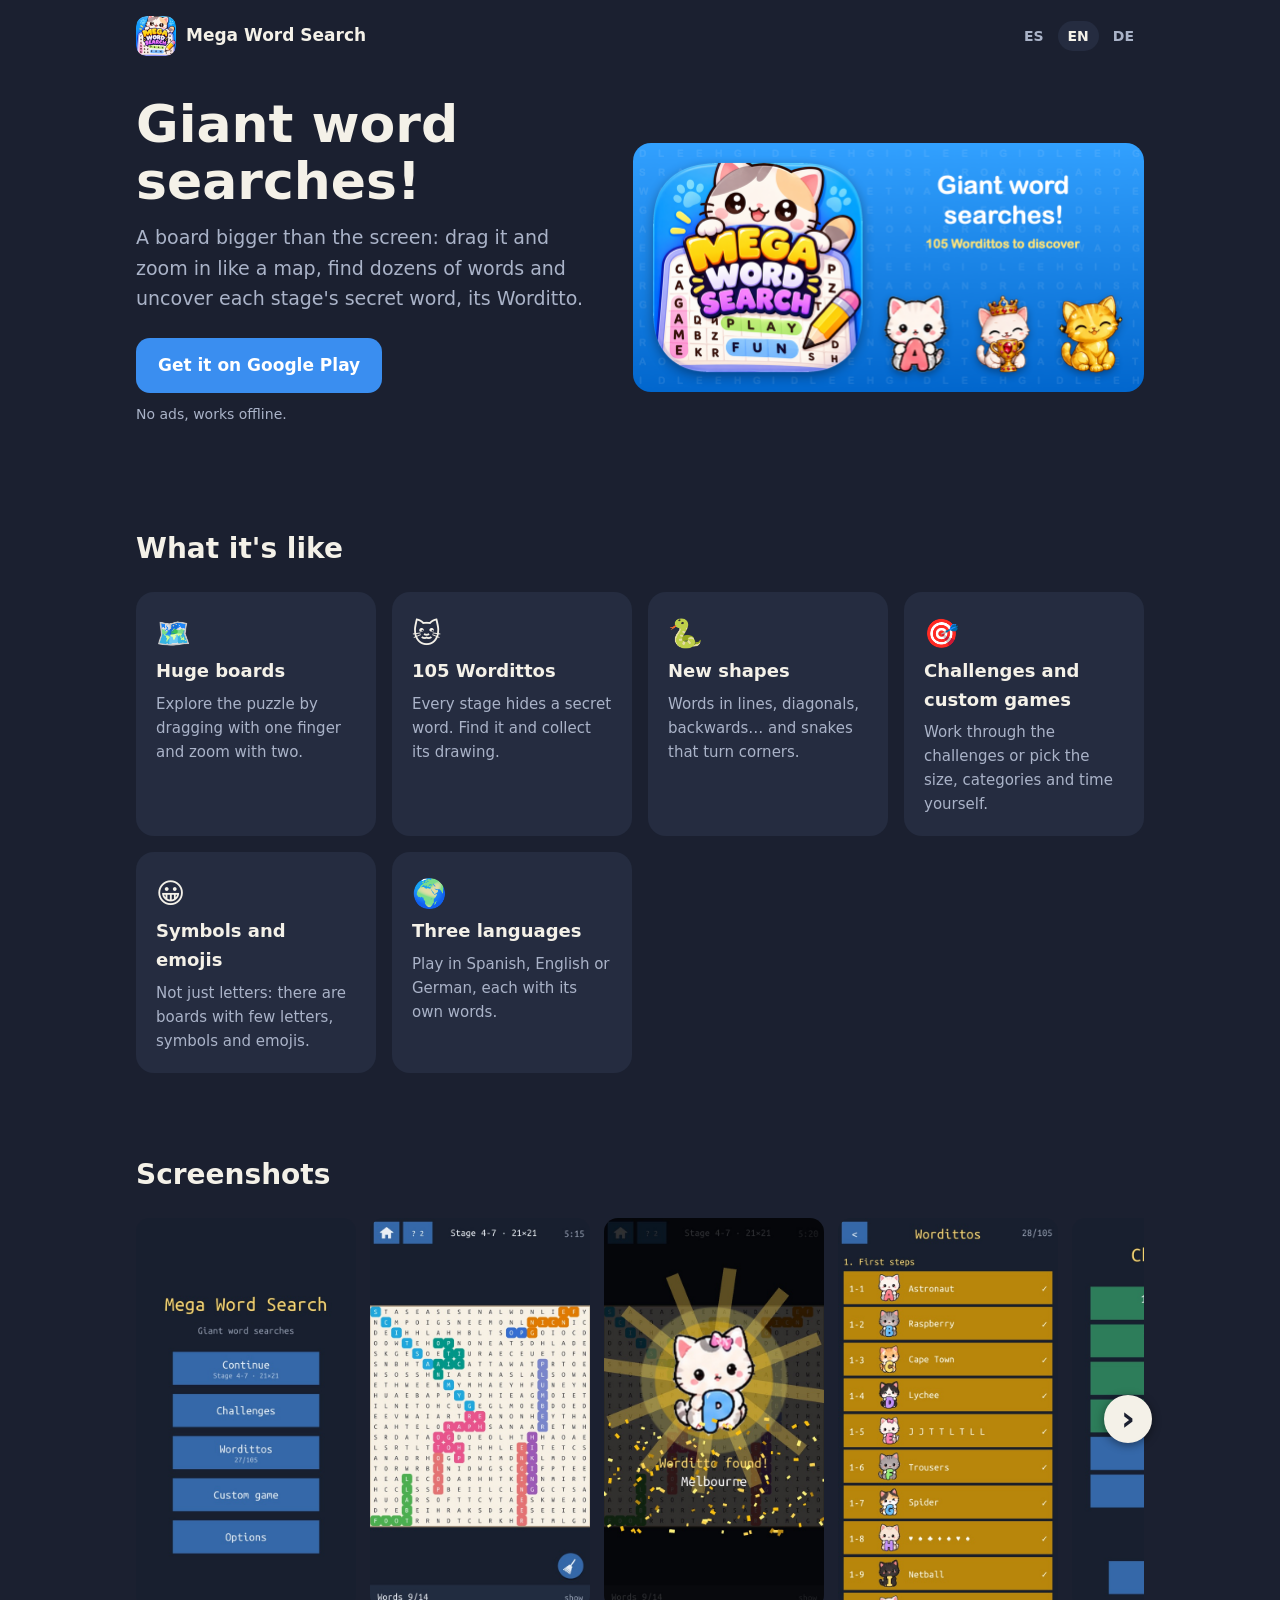
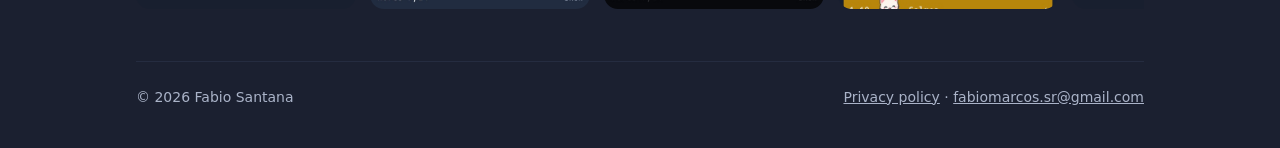
==== index.html @ 326146f5 "Initial commit" ====
<!doctype html>
<html lang="es" data-lang="es"
      data-title-es="Mega Word Search — Sopas de letras gigantes"
      data-title-en="Mega Word Search — Giant word searches"
      data-title-de="Mega Word Search — Riesige Suchrätsel">
<head>
  <meta charset="utf-8">
  <meta name="viewport" content="width=device-width, initial-scale=1">
  <title>Mega Word Search — Sopas de letras gigantes</title>
  <meta name="description" content="Mega Word Search: a word search bigger than the screen. Drag and zoom across giant boards, find hundreds of words and collect 105 Wordittos. Spanish, English and German.">
  <meta property="og:title" content="Mega Word Search">
  <meta property="og:description" content="A word search bigger than the screen. Collect 105 Wordittos.">
  <meta property="og:image" content="img/feature-en.png">
  <link rel="icon" type="image/png" href="favicon.png">
  <link rel="stylesheet" href="style.css">
  <script src="i18n.js"></script>
  <script src="carousel.js" defer></script>
</head>
<body>
  <div class="wrap">
    <header class="top">
      <a class="brand" href="./"><img src="img/icon.png" alt="">Mega Word Search</a>
      <nav class="langs" aria-label="Language">
        <a href="?lang=es" data-set="es">ES</a>
        <a href="?lang=en" data-set="en">EN</a>
        <a href="?lang=de" data-set="de">DE</a>
      </nav>
    </header>

    <main>
      <div class="hero">
        <div>
          <h1 lang="es">¡Sopas de letras gigantes!</h1>
          <h1 lang="en">Giant word searches!</h1>
          <h1 lang="de">Riesige Suchrätsel!</h1>

          <p class="lead" lang="es">Un tablero más grande que la pantalla: arrástralo y haz zoom como si fuera un mapa, encuentra decenas de palabras y descubre la palabra secreta de cada fase, su Worditto.</p>
          <p class="lead" lang="en">A board bigger than the screen: drag it and zoom in like a map, find dozens of words and uncover each stage's secret word, its Worditto.</p>
          <p class="lead" lang="de">Ein Spielfeld, größer als der Bildschirm: Verschiebe und zoome es wie eine Karte, finde Dutzende Wörter und entdecke das geheime Wort jeder Stufe, ihr Worditto.</p>

          <a class="button" href="https://play.google.com/store/apps/details?id=com.sglora.megawordsearch">
            <span lang="es">Descárgalo en Google Play</span>
            <span lang="en">Get it on Google Play</span>
            <span lang="de">Jetzt bei Google Play</span>
          </a>
          <p class="note" lang="es">Sin anuncios y sin conexión.</p>
          <p class="note" lang="en">No ads, works offline.</p>
          <p class="note" lang="de">Ohne Werbung, offline spielbar.</p>
        </div>
        <div>
          <img class="feature" lang="es" src="img/feature-es.png" alt="Mega Word Search" width="1024" height="500">
          <img class="feature" lang="en" src="img/feature-en.png" alt="Mega Word Search" width="1024" height="500">
          <img class="feature" lang="de" src="img/feature-de.png" alt="Mega Word Search" width="1024" height="500">
        </div>
      </div>

      <section>
        <h2 lang="es">Cómo es</h2>
        <h2 lang="en">What it's like</h2>
        <h2 lang="de">So spielt es sich</h2>
        <div class="features">
          <div class="feature-card">
            <div class="emoji">🗺️</div>
            <h3 lang="es">Tableros enormes</h3>
            <h3 lang="en">Huge boards</h3>
            <h3 lang="de">Riesige Spielfelder</h3>
            <p lang="es">Recorre la sopa arrastrando con un dedo y acerca o aleja con dos.</p>
            <p lang="en">Explore the puzzle by dragging with one finger and zoom with two.</p>
            <p lang="de">Erkunde das Rätsel mit einem Finger und zoome mit zwei.</p>
          </div>
          <div class="feature-card">
            <div class="emoji">🐱</div>
            <h3 lang="es">105 Wordittos</h3>
            <h3 lang="en">105 Wordittos</h3>
            <h3 lang="de">105 Wordittos</h3>
            <p lang="es">Cada fase esconde una palabra secreta. Encuéntrala y llévate su dibujo.</p>
            <p lang="en">Every stage hides a secret word. Find it and collect its drawing.</p>
            <p lang="de">Jede Stufe versteckt ein geheimes Wort. Finde es und sammle sein Bild.</p>
          </div>
          <div class="feature-card">
            <div class="emoji">🐍</div>
            <h3 lang="es">Formas nuevas</h3>
            <h3 lang="en">New shapes</h3>
            <h3 lang="de">Neue Formen</h3>
            <p lang="es">Palabras en línea, en diagonal, al revés… y serpientes que doblan esquinas.</p>
            <p lang="en">Words in lines, diagonals, backwards… and snakes that turn corners.</p>
            <p lang="de">Wörter in Reihen, diagonal, rückwärts … und Schlangen, die um die Ecke gehen.</p>
          </div>
          <div class="feature-card">
            <div class="emoji">🎯</div>
            <h3 lang="es">Desafíos y partida libre</h3>
            <h3 lang="en">Challenges and custom games</h3>
            <h3 lang="de">Herausforderungen und freie Partien</h3>
            <p lang="es">Avanza por los desafíos o elige tamaño, categorías y tiempo a tu gusto.</p>
            <p lang="en">Work through the challenges or pick the size, categories and time yourself.</p>
            <p lang="de">Meistere die Herausforderungen oder wähle Größe, Kategorien und Zeit selbst.</p>
          </div>
          <div class="feature-card">
            <div class="emoji">😀</div>
            <h3 lang="es">Símbolos y emojis</h3>
            <h3 lang="en">Symbols and emojis</h3>
            <h3 lang="de">Symbole und Emojis</h3>
            <p lang="es">No todo son letras: hay tableros de pocas letras, de símbolos y de emojis.</p>
            <p lang="en">Not just letters: there are boards with few letters, symbols and emojis.</p>
            <p lang="de">Nicht nur Buchstaben: Es gibt Felder mit wenigen Buchstaben, Symbolen und Emojis.</p>
          </div>
          <div class="feature-card">
            <div class="emoji">🌍</div>
            <h3 lang="es">Tres idiomas</h3>
            <h3 lang="en">Three languages</h3>
            <h3 lang="de">Drei Sprachen</h3>
            <p lang="es">Juega en español, inglés o alemán, cada uno con sus propias palabras.</p>
            <p lang="en">Play in Spanish, English or German, each with its own words.</p>
            <p lang="de">Spiele auf Spanisch, Englisch oder Deutsch, jeweils mit eigenen Wörtern.</p>
          </div>
        </div>
      </section>

      <section>
        <h2 lang="es">Capturas</h2>
        <h2 lang="en">Screenshots</h2>
        <h2 lang="de">Screenshots</h2>
        <div class="carousel">
          <div class="shots" lang="es">
            <img loading="lazy" src="img/es/01-inicio.jpg" alt="Pantalla de inicio" width="540" height="960">
            <img loading="lazy" src="img/es/02-tablero.jpg" alt="Un tablero a medio jugar" width="540" height="960">
            <img loading="lazy" src="img/es/03-worditto.jpg" alt="Un Worditto conseguido" width="540" height="960">
            <img loading="lazy" src="img/es/04-wordittos.jpg" alt="La lista de Wordittos" width="540" height="960">
            <img loading="lazy" src="img/es/05-desafios.jpg" alt="Los desafíos" width="540" height="960">
            <img loading="lazy" src="img/es/06-mega.jpg" alt="El desafío Mega" width="540" height="960">
            <img loading="lazy" src="img/es/07-serpientes.jpg" alt="La ayuda de las serpientes" width="540" height="960">
            <img loading="lazy" src="img/es/08-emojis.jpg" alt="Un tablero de emojis" width="540" height="960">
          </div>
          <div class="shots" lang="en">
            <img loading="lazy" src="img/en/01-inicio.jpg" alt="Title screen" width="540" height="960">
            <img loading="lazy" src="img/en/02-tablero.jpg" alt="A board halfway through" width="540" height="960">
            <img loading="lazy" src="img/en/03-worditto.jpg" alt="A Worditto found" width="540" height="960">
            <img loading="lazy" src="img/en/04-wordittos.jpg" alt="The Worditto list" width="540" height="960">
            <img loading="lazy" src="img/en/05-desafios.jpg" alt="The challenges" width="540" height="960">
            <img loading="lazy" src="img/en/06-mega.jpg" alt="The Mega challenge" width="540" height="960">
            <img loading="lazy" src="img/en/07-serpientes.jpg" alt="The snakes help screen" width="540" height="960">
            <img loading="lazy" src="img/en/08-emojis.jpg" alt="An emoji board" width="540" height="960">
          </div>
          <div class="shots" lang="de">
            <img loading="lazy" src="img/de/01-inicio.jpg" alt="Startbildschirm" width="540" height="960">
            <img loading="lazy" src="img/de/02-tablero.jpg" alt="Ein halb gelöstes Spielfeld" width="540" height="960">
            <img loading="lazy" src="img/de/03-worditto.jpg" alt="Ein gefundenes Worditto" width="540" height="960">
            <img loading="lazy" src="img/de/04-wordittos.jpg" alt="Die Worditto-Liste" width="540" height="960">
            <img loading="lazy" src="img/de/05-desafios.jpg" alt="Die Herausforderungen" width="540" height="960">
            <img loading="lazy" src="img/de/06-mega.jpg" alt="Die Mega-Herausforderung" width="540" height="960">
            <img loading="lazy" src="img/de/07-serpientes.jpg" alt="Die Hilfe zu den Schlangen" width="540" height="960">
            <img loading="lazy" src="img/de/08-emojis.jpg" alt="Ein Emoji-Spielfeld" width="540" height="960">
          </div>
          <button class="arrow prev" type="button" aria-label="Previous">&#8249;</button>
          <button class="arrow next" type="button" aria-label="Next">&#8250;</button>
        </div>
      </section>
    </main>

    <footer>
      <span>© 2026 Fabio Santana</span>
      <span>
        <a href="privacy.html" lang="es">Política de privacidad</a>
        <a href="privacy.html" lang="en">Privacy policy</a>
        <a href="privacy.html" lang="de">Datenschutzerklärung</a>
        · <a href="mailto:fabiomarcos.sr@gmail.com">fabiomarcos.sr@gmail.com</a>
      </span>
    </footer>
  </div>
</body>
</html>
---- style.css ----
:root {
  --bg: #1b2030;
  --panel: #252c40;
  --text: #f4f1e8;
  --muted: #aab3c8;
  --accent: #3a8ef0;
  --accent-2: #f5c84b;
  --paper: #f6f0e3;
  --radius: 18px;
  color-scheme: dark;
}

* { box-sizing: border-box; }

html { scroll-behavior: smooth; }

body {
  margin: 0;
  background: var(--bg);
  color: var(--text);
  font: 17px/1.6 system-ui, -apple-system, "Segoe UI", Roboto, sans-serif;
}

/* Only the chosen language is shown; data-lang is set on <html> by i18n.js. */
html[data-lang="es"] [lang]:not(html):not([lang="es"]),
html[data-lang="en"] [lang]:not(html):not([lang="en"]),
html[data-lang="de"] [lang]:not(html):not([lang="de"]) { display: none !important; }

a { color: var(--accent-2); }

.wrap { max-width: 1040px; margin: 0 auto; padding: 0 16px; }

header.top {
  display: flex;
  align-items: center;
  justify-content: space-between;
  gap: 12px;
  padding: 16px 0;
}

.brand { display: flex; align-items: center; gap: 10px; color: var(--text); text-decoration: none; font-weight: 700; }
.brand img { width: 40px; height: 40px; border-radius: 10px; }

.langs { display: flex; gap: 4px; }
.langs a {
  color: var(--muted);
  text-decoration: none;
  font-weight: 600;
  font-size: 14px;
  padding: 4px 10px;
  border-radius: 999px;
}
html[data-lang="es"] .langs a[data-set="es"],
html[data-lang="en"] .langs a[data-set="en"],
html[data-lang="de"] .langs a[data-set="de"] { background: var(--panel); color: var(--text); }

.hero {
  display: grid;
  grid-template-columns: 1fr;
  gap: 32px;
  align-items: center;
  padding: 24px 0 48px;
}
.hero img.feature { display: block; width: 100%; height: auto; border-radius: var(--radius); }
.hero h1 { font-size: clamp(32px, 6vw, 52px); line-height: 1.1; margin: 0 0 12px; }
.hero p.lead { color: var(--muted); font-size: 19px; margin: 0 0 24px; }

@media (min-width: 860px) {
  .hero { grid-template-columns: 1fr 1.1fr; }
}

.button {
  display: inline-flex;
  align-items: center;
  gap: 10px;
  background: var(--accent);
  color: #fff;
  text-decoration: none;
  font-weight: 700;
  padding: 14px 22px;
  border-radius: 14px;
}
.button:hover { filter: brightness(1.1); }
.note { color: var(--muted); font-size: 14px; margin-top: 10px; }

section { padding: 40px 0; }
section h2 { font-size: 28px; margin: 0 0 20px; }

.features {
  display: grid;
  grid-template-columns: repeat(auto-fit, minmax(220px, 1fr));
  gap: 16px;
}
.feature-card { background: var(--panel); border-radius: var(--radius); padding: 20px; }
.feature-card h3 { margin: 0 0 6px; font-size: 18px; }
.feature-card p { margin: 0; color: var(--muted); font-size: 15px; }
.feature-card .emoji { font-size: 28px; }

.shots {
  display: flex;
  gap: 14px;
  overflow-x: auto;
  scroll-snap-type: x mandatory;
  padding-bottom: 12px;
}
.shots img {
  flex: 0 0 auto;
  width: 220px;
  height: auto;
  aspect-ratio: 9 / 16;
  border-radius: 14px;
  scroll-snap-align: start;
  background: var(--panel);
}

footer {
  border-top: 1px solid var(--panel);
  color: var(--muted);
  font-size: 14px;
  padding: 24px 0 40px;
  display: flex;
  flex-wrap: wrap;
  gap: 8px 20px;
  justify-content: space-between;
}
footer a { color: var(--muted); }

/* Privacy policy */
.policy { max-width: 720px; padding-bottom: 40px; }
.policy h1 { font-size: 34px; line-height: 1.2; margin: 16px 0 4px; }
.policy .updated { color: var(--muted); margin: 0 0 24px; }
.policy h2 { font-size: 20px; margin: 28px 0 8px; }
.policy p, .policy li { color: #dfe3ec; }

/* Screenshot carousel: no scrollbar, arrows on the sides as in Google Play. */
.carousel { position: relative; }
.shots { scrollbar-width: none; }
.shots::-webkit-scrollbar { display: none; }

.arrow {
  position: absolute;
  top: 50%;
  transform: translateY(-50%);
  width: 48px;
  height: 48px;
  border: 0;
  border-radius: 50%;
  background: var(--text);
  color: var(--bg);
  font: 700 34px/1 system-ui, sans-serif;
  padding-bottom: 4px;
  cursor: pointer;
  box-shadow: 0 2px 10px rgba(0, 0, 0, 0.45);
  transition: opacity 0.2s;
}
.arrow.prev { left: -8px; }
.arrow.next { right: -8px; }
.arrow:hover { filter: brightness(0.92); }
.arrow[hidden] { display: none; }

/* On touch screens the screenshots are swiped, like in the Play Store app. */
@media (hover: none) {
  .arrow { display: none; }
}
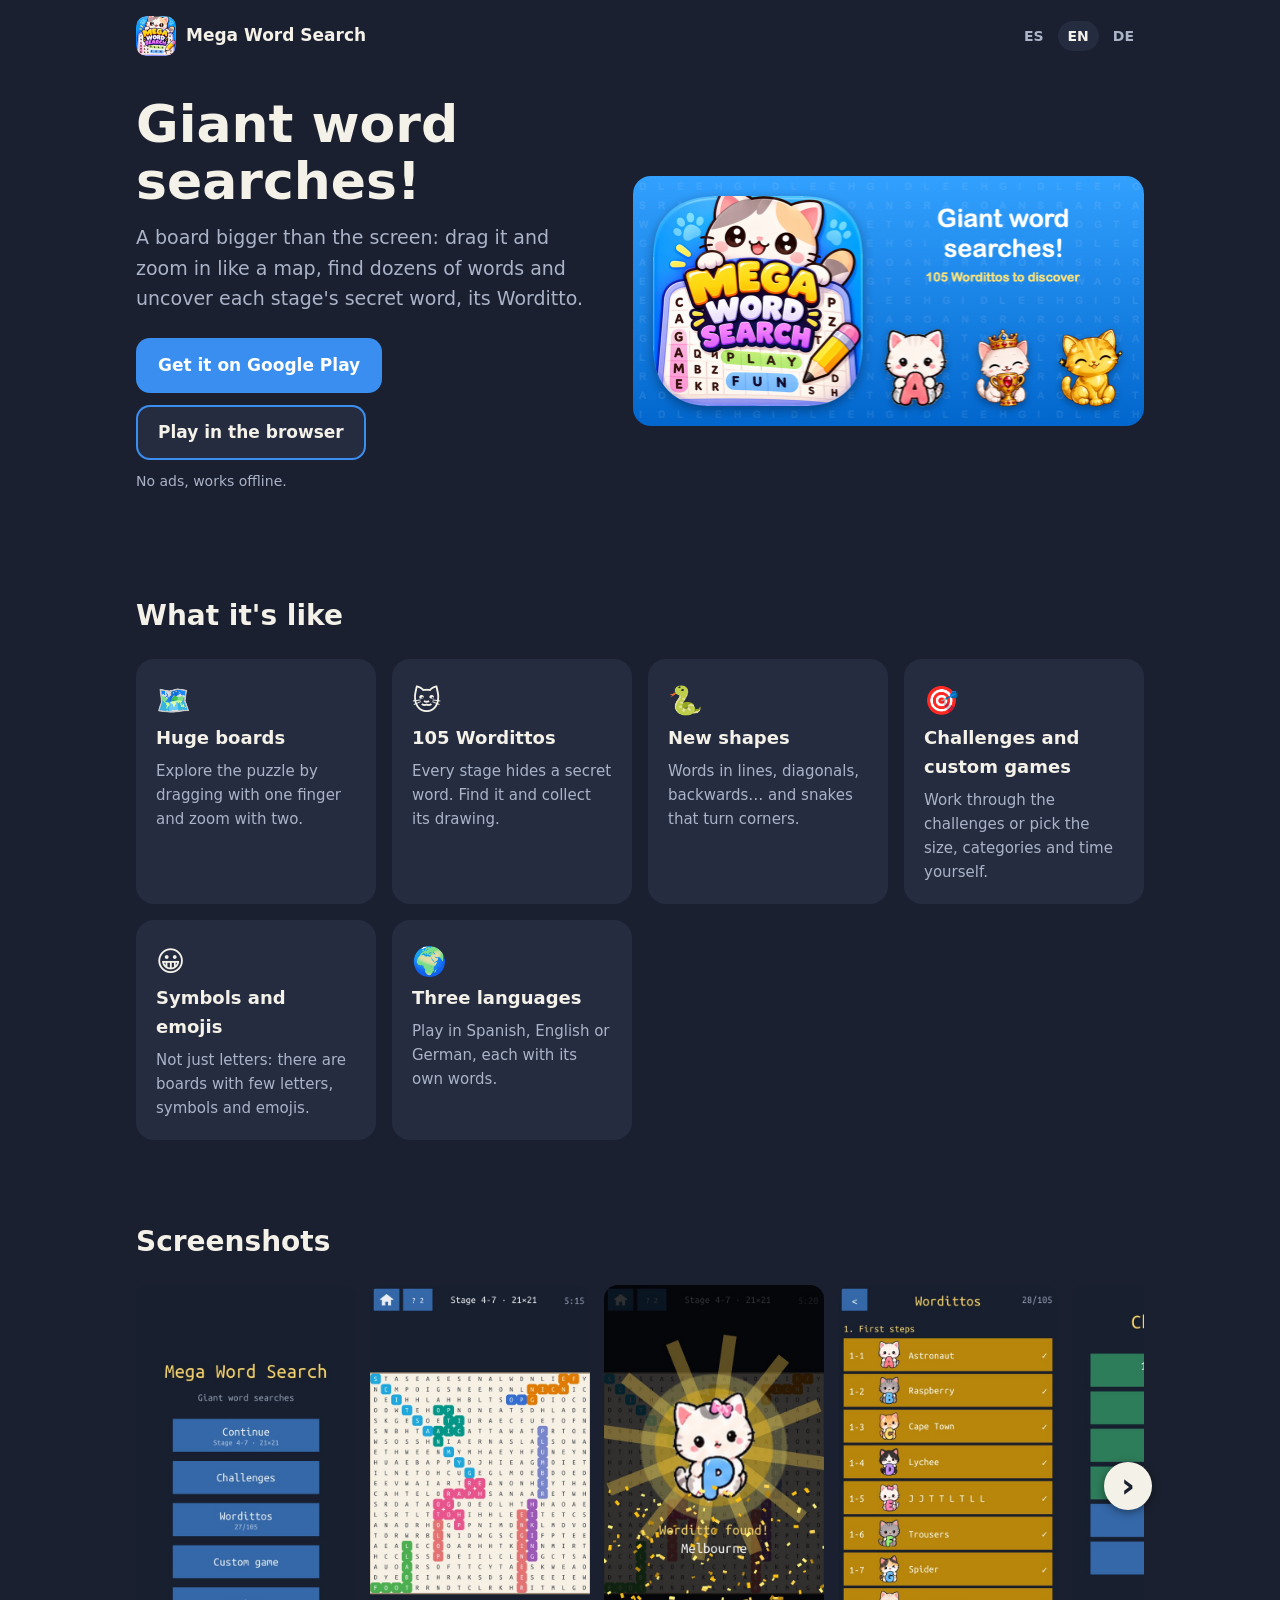
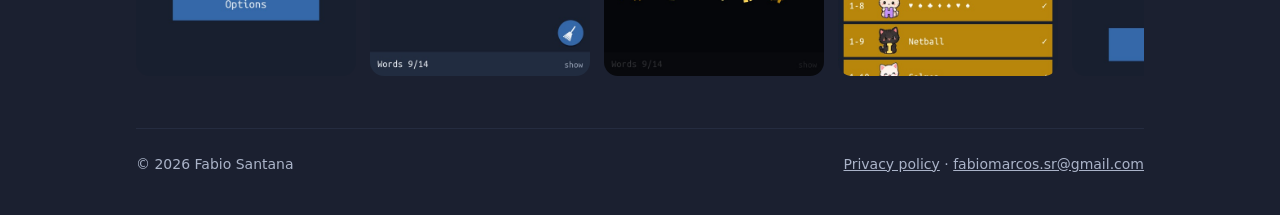
==== commit 61fd4046: "feat: add mega word search game" ====
--- a/index.html
+++ b/index.html
@@ -38,11 +38,18 @@
           <p class="lead" lang="en">A board bigger than the screen: drag it and zoom in like a map, find dozens of words and uncover each stage's secret word, its Worditto.</p>
           <p class="lead" lang="de">Ein Spielfeld, größer als der Bildschirm: Verschiebe und zoome es wie eine Karte, finde Dutzende Wörter und entdecke das geheime Wort jeder Stufe, ihr Worditto.</p>
 
-          <a class="button" href="https://play.google.com/store/apps/details?id=com.sglora.megawordsearch">
-            <span lang="es">Descárgalo en Google Play</span>
-            <span lang="en">Get it on Google Play</span>
-            <span lang="de">Jetzt bei Google Play</span>
-          </a>
+          <div class="buttons">
+            <a class="button" href="https://play.google.com/store/apps/details?id=com.sglora.megawordsearch">
+              <span lang="es">Descárgalo en Google Play</span>
+              <span lang="en">Get it on Google Play</span>
+              <span lang="de">Jetzt bei Google Play</span>
+            </a>
+            <a class="button secondary" href="play/">
+              <span lang="es">Juega en el navegador</span>
+              <span lang="en">Play in the browser</span>
+              <span lang="de">Im Browser spielen</span>
+            </a>
+          </div>
           <p class="note" lang="es">Sin anuncios y sin conexión.</p>
           <p class="note" lang="en">No ads, works offline.</p>
           <p class="note" lang="de">Ohne Werbung, offline spielbar.</p>
--- a/style.css
+++ b/style.css
@@ -81,6 +81,8 @@
   border-radius: 14px;
 }
 .button:hover { filter: brightness(1.1); }
+.button.secondary { background: var(--panel); color: var(--text); box-shadow: inset 0 0 0 2px var(--accent); }
+.buttons { display: flex; flex-wrap: wrap; gap: 12px; }
 .note { color: var(--muted); font-size: 14px; margin-top: 10px; }
 
 section { padding: 40px 0; }
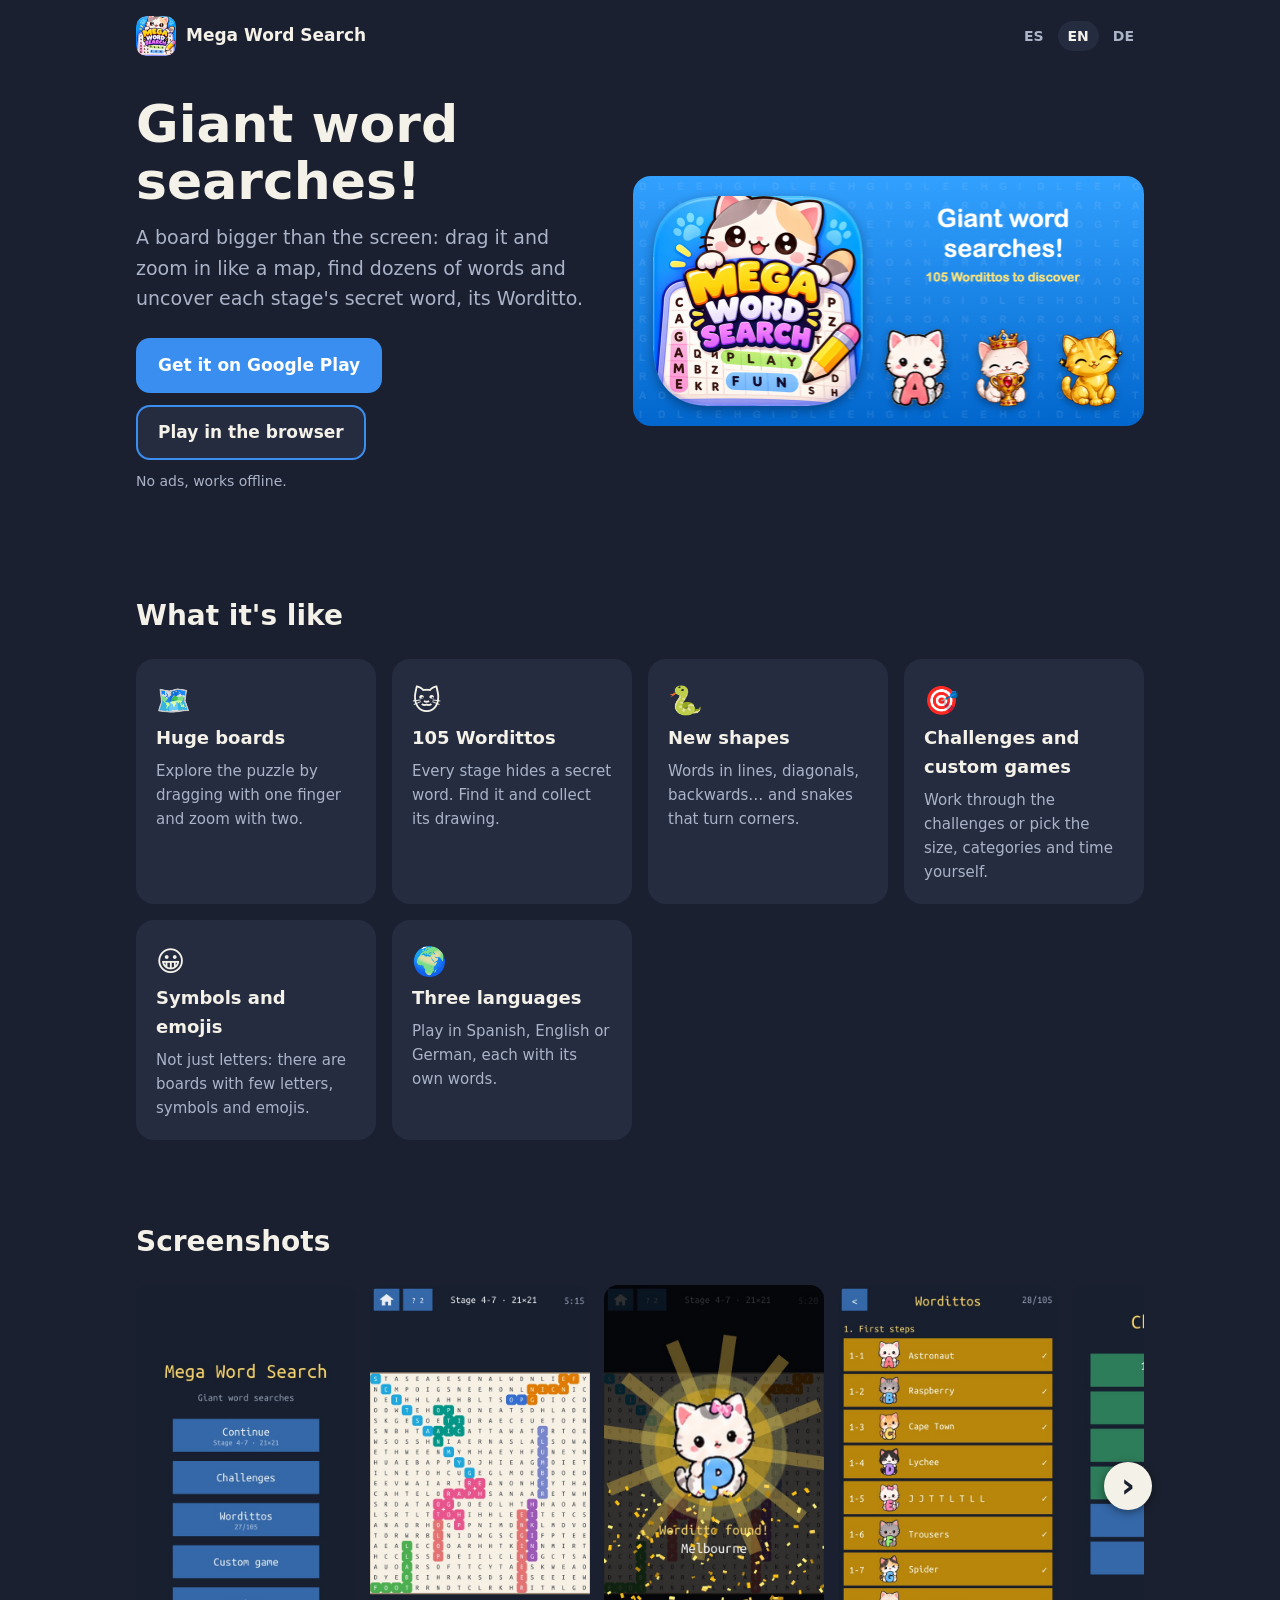
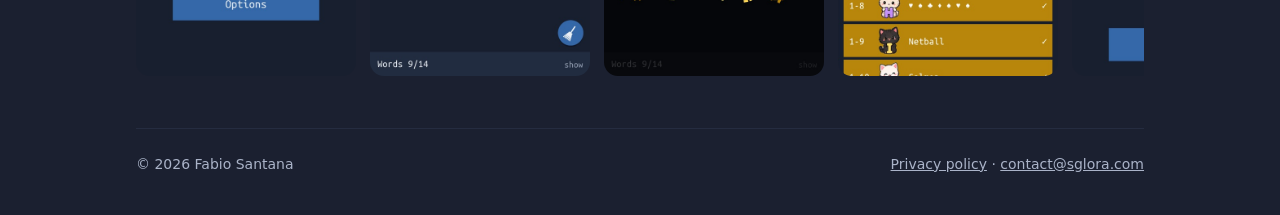
==== commit a580b344: "chore: update contact info" ====
--- a/index.html
+++ b/index.html
@@ -12,7 +12,7 @@
   <meta property="og:description" content="A word search bigger than the screen. Collect 105 Wordittos.">
   <meta property="og:image" content="img/feature-en.png">
   <link rel="icon" type="image/png" href="favicon.png">
-  <link rel="stylesheet" href="style.css">
+  <link rel="stylesheet" href="style.css?v=2">
   <script src="i18n.js"></script>
   <script src="carousel.js" defer></script>
 </head>
@@ -170,7 +170,7 @@
         <a href="privacy.html" lang="es">Política de privacidad</a>
         <a href="privacy.html" lang="en">Privacy policy</a>
         <a href="privacy.html" lang="de">Datenschutzerklärung</a>
-        · <a href="mailto:fabiomarcos.sr@gmail.com">fabiomarcos.sr@gmail.com</a>
+        · <a href="mailto:contact@sglora.com">contact@sglora.com</a>
       </span>
     </footer>
   </div>
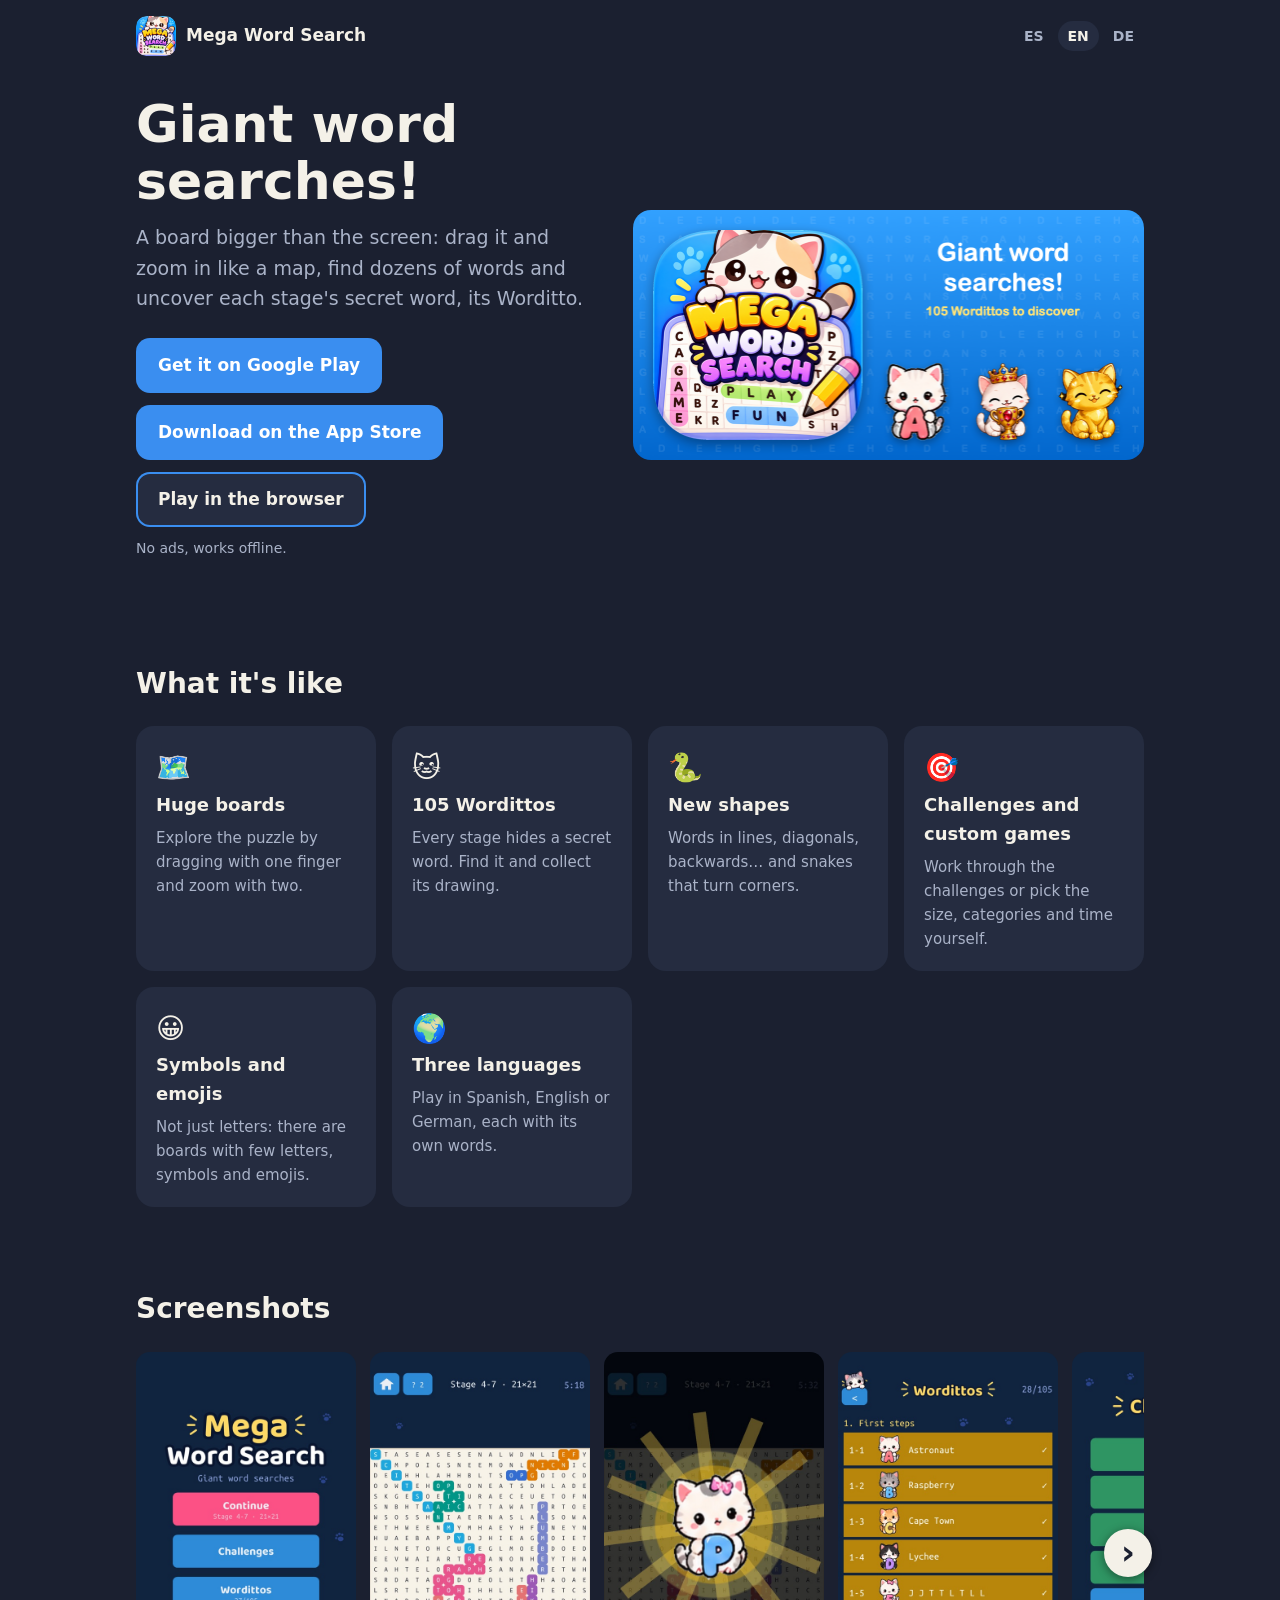
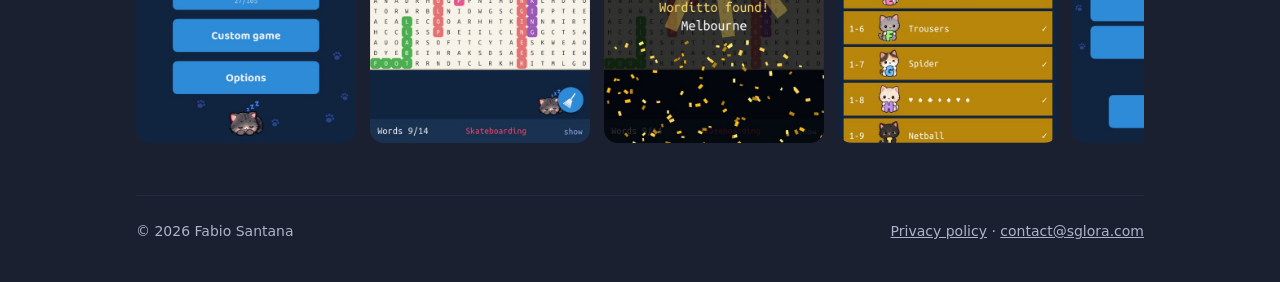
==== commit f24ff7fd: "feat: App Store links A download button on the landing page, and in the web game, on an iPhone or iP" ====
--- a/index.html
+++ b/index.html
@@ -43,6 +43,11 @@
               <span lang="es">Descárgalo en Google Play</span>
               <span lang="en">Get it on Google Play</span>
               <span lang="de">Jetzt bei Google Play</span>
+            </a>
+            <a class="button" href="https://apps.apple.com/app/id6826357808">
+              <span lang="es">Descárgalo en el App Store</span>
+              <span lang="en">Download on the App Store</span>
+              <span lang="de">Laden im App Store</span>
             </a>
             <a class="button secondary" href="play/">
               <span lang="es">Juega en el navegador</span>
